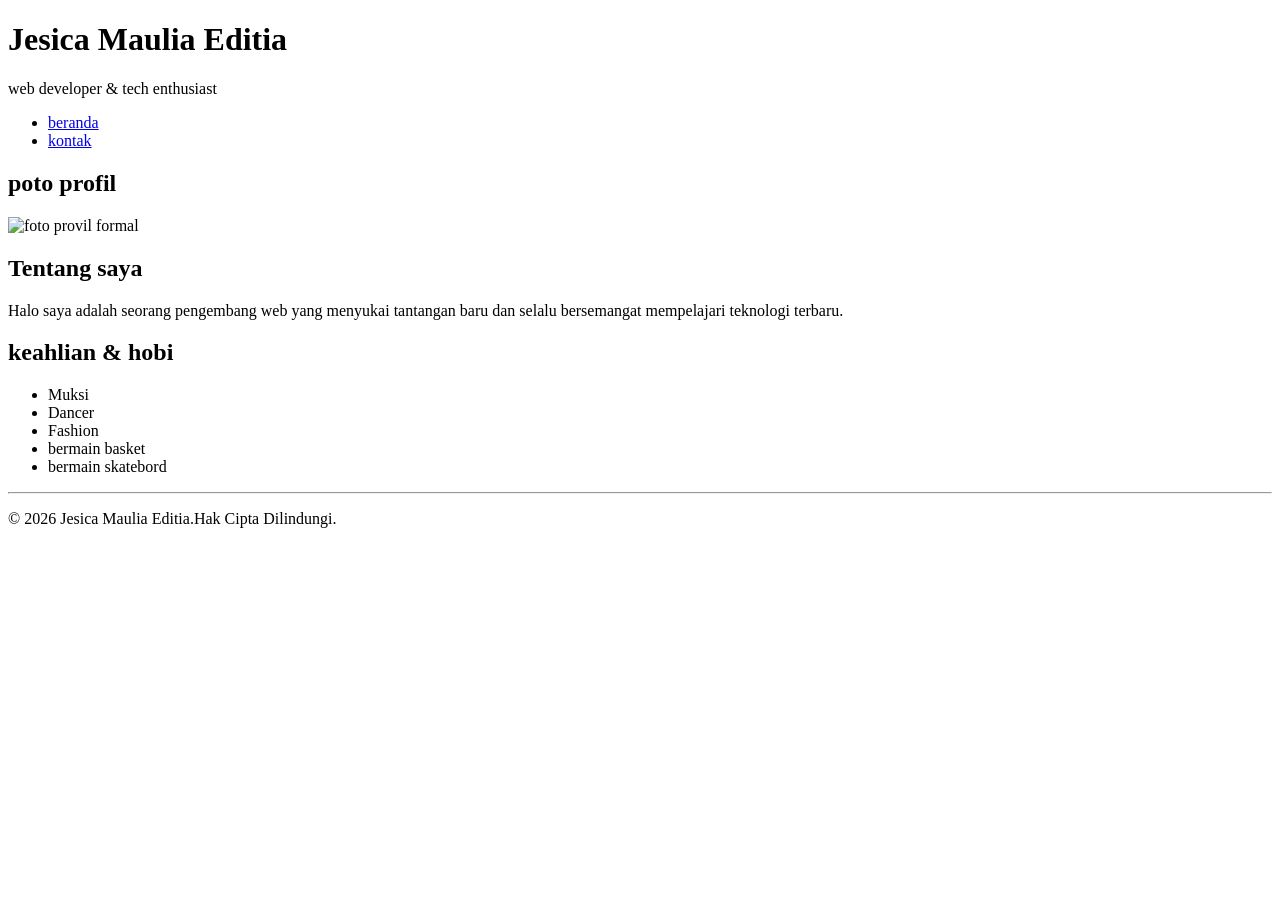
==== index.html @ 8f53c685 "Add files via upload" ====
<!DOCTYPE html>
<html lang="id">
<head>
    <meta charset="UTF-8">
    <meta name="viewport" content="width=device-width, initial-scale=1.0">
    <title>portofolio pribadi - beranda</title>
</head>
<body>
    
          <header>
               <h1>Jesica Maulia Editia</h1>
               <p>web developer & tech enthusiast</p>
          </header>


    <nav>
         <ul>
             <li><a href="index.html">beranda</a></li>
             <li><a href="kontak.html">kontak</a></li>
         </ul>
    </nav>


  <main>

      <section>
         <h2>poto profil</h2>
        <img src="https://i.pinimg.com/736x/e0/8e/6f/e08e6f460e0c5422c23dddd4f14815d4.jpg" alt="foto provil formal" width="250" height="250">
      </section>



        <section>
           <h2>Tentang saya</h2>
           <p>
               Halo saya adalah seorang pengembang web yang menyukai tantangan baru 
               dan selalu bersemangat mempelajari teknologi terbaru.
           </p>
        </section>


      <section>
         <h2>keahlian & hobi</h2>
          <ul>

            <li>Muksi</li>
            <Li>Dancer</Li>
            <li>Fashion</li>
            <li>bermain basket</li>
             <li>bermain skatebord</li>
          </ul>
      </section>
   </main>

    <!--footer-->
      <footer>
         <hr>
        <p>&copy 2026 Jesica Maulia Editia.Hak Cipta Dilindungi.</p>
      </footer>
</body>
</html>
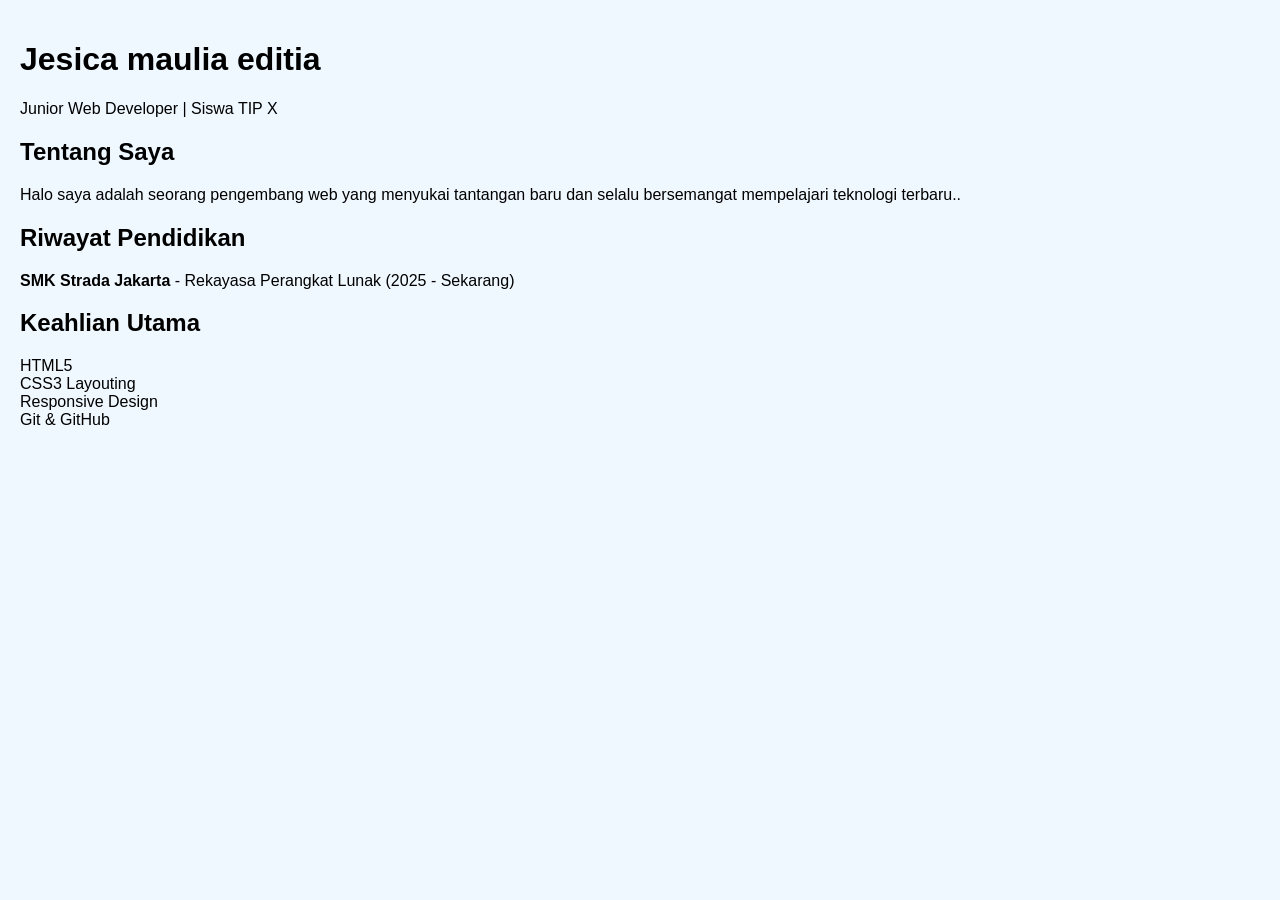
==== commit 57618c97: "Add files via upload" ====
--- a/index.html
+++ b/index.html
@@ -1,61 +1,43 @@
 <!DOCTYPE html>
-<html lang="id">
+<html lang="en">
 <head>
     <meta charset="UTF-8">
     <meta name="viewport" content="width=device-width, initial-scale=1.0">
-    <title>portofolio pribadi - beranda</title>
+    <title>Document</title>
+    <link rel="stylesheet" href="style.css">
 </head>
 <body>
-    
-          <header>
-               <h1>Jesica Maulia Editia</h1>
-               <p>web developer & tech enthusiast</p>
-          </header>
+    <div class="cv-container">
+        <!-- Header Profil -->
+        <header class="cv-header">
+            <h1>Jesica maulia editia</h1>
+            <p>Junior Web Developer | Siswa TIP X</p>
+        </header>
 
-
-    <nav>
-         <ul>
-             <li><a href="index.html">beranda</a></li>
-             <li><a href="kontak.html">kontak</a></li>
-         </ul>
-    </nav>
-
-
-  <main>
-
-      <section>
-         <h2>poto profil</h2>
-        <img src="https://i.pinimg.com/736x/e0/8e/6f/e08e6f460e0c5422c23dddd4f14815d4.jpg" alt="foto provil formal" width="250" height="250">
-      </section>
-
-
-
-        <section>
-           <h2>Tentang saya</h2>
-           <p>
-               Halo saya adalah seorang pengembang web yang menyukai tantangan baru 
-               dan selalu bersemangat mempelajari teknologi terbaru.
-           </p>
+        <!-- Kartu Informasi Diri (Card Info) -->
+        <section class="cv-card">
+            <h2>Tentang Saya</h2>
+            <p>Halo saya adalah seorang pengembang web yang menyukai tantangan baru 
+               dan selalu bersemangat mempelajari teknologi terbaru..</p>
         </section>
 
+        <!-- Kartu Riwayat Pendidikan -->
+        <section class="cv-card">
+            <h2>Riwayat Pendidikan</h2>
+            <p><strong>SMK Strada Jakarta</strong> - Rekayasa Perangkat Lunak (2025 - Sekarang)</p>
+        </section>
 
-      <section>
-         <h2>keahlian & hobi</h2>
-          <ul>
+        <!-- Bagian Keahlian dengan Flexbox -->
+        <section class="cv-card">
+            <h2>Keahlian Utama</h2>
+            <div class="skills-container">
+                <div class="skill-item">HTML5</div>
+                <div class="skill-item">CSS3 Layouting</div>
+                <div class="skill-item">Responsive Design</div>
+                <div class="skill-item">Git & GitHub</div>
+            </div>
+        </section>
+    </div>
 
-            <li>Muksi</li>
-            <Li>Dancer</Li>
-            <li>Fashion</li>
-            <li>bermain basket</li>
-             <li>bermain skatebord</li>
-          </ul>
-      </section>
-   </main>
-
-    <!--footer-->
-      <footer>
-         <hr>
-        <p>&copy 2026 Jesica Maulia Editia.Hak Cipta Dilindungi.</p>
-      </footer>
 </body>
 </html>
--- a/style.css
+++ b/style.css
@@ -0,0 +1,9 @@
+
+
+body{
+    background-color: aliceblue;
+    font-family: 'Segoe UI', Tahoma, Geneva, Verdana, sans-serif;
+    color: #000;
+    margin: 0;
+    padding: 20px;
+}
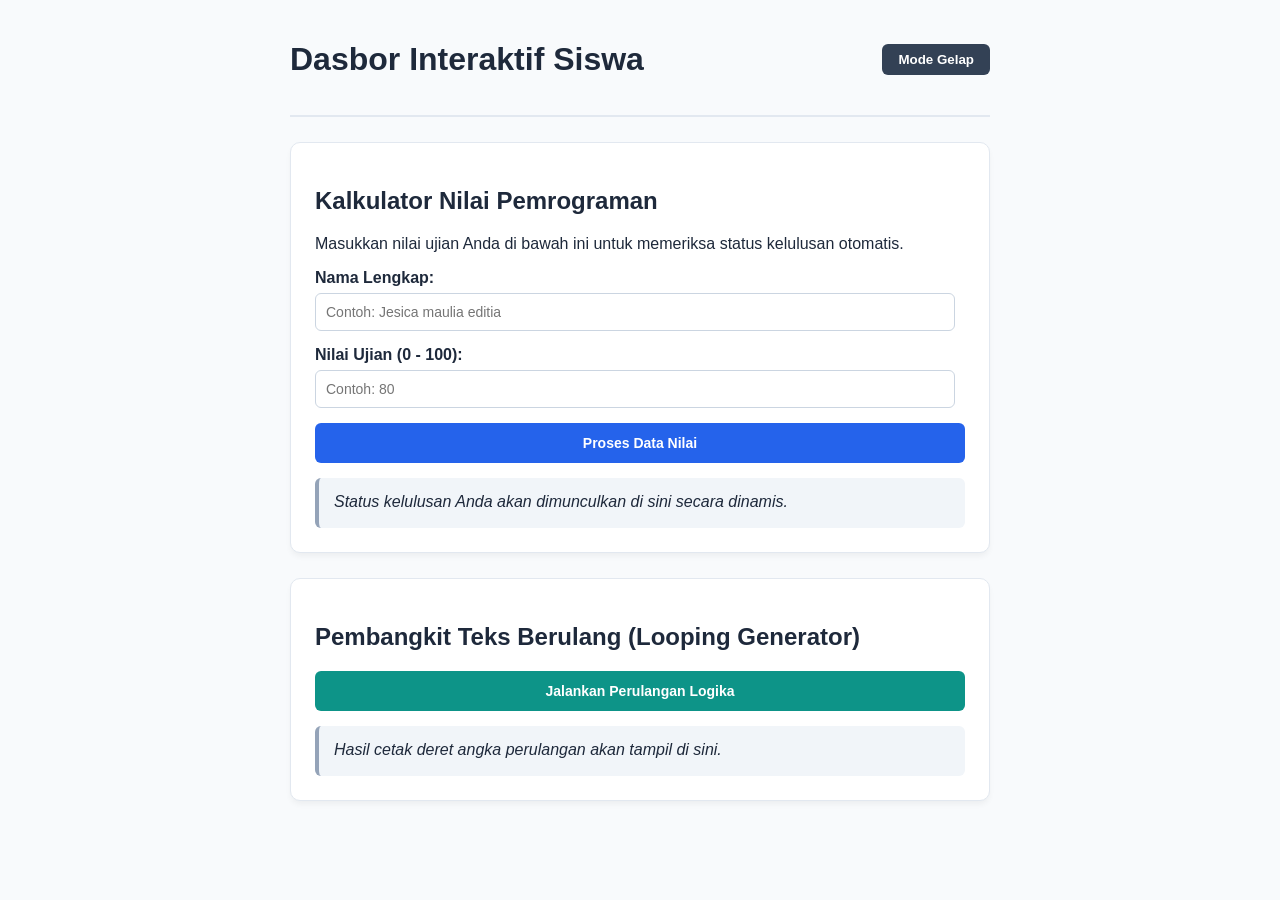
==== commit 3640c547: "Add files via upload" ====
--- a/index.html
+++ b/index.html
@@ -1,43 +1,48 @@
 <!DOCTYPE html>
-<html lang="en">
+<html lang="id">
 <head>
     <meta charset="UTF-8">
     <meta name="viewport" content="width=device-width, initial-scale=1.0">
-    <title>Document</title>
+    <title>Web Interaktif JavaScript - X RPL</title>
     <link rel="stylesheet" href="style.css">
 </head>
 <body>
-    <div class="cv-container">
-        <!-- Header Profil -->
-        <header class="cv-header">
-            <h1>Jesica maulia editia</h1>
-            <p>Junior Web Developer | Siswa TIP X</p>
+    <div class="main-container">
+        <!-- Header Fitur Kontrol -->
+        <header class="web-header">
+            <h1>Dasbor Interaktif Siswa</h1>
+            <button id="btn-togle" class="toggle-theme">Mode Gelap</button>
         </header>
 
-        <!-- Kartu Informasi Diri (Card Info) -->
-        <section class="cv-card">
-            <h2>Tentang Saya</h2>
-            <p>Halo saya adalah seorang pengembang web yang menyukai tantangan baru 
-               dan selalu bersemangat mempelajari teknologi terbaru..</p>
+        <!-- Kartu Fitur 1: Kalkulator Skor Kelulusan -->
+        <section class="widget-card">
+            <h2>Kalkulator Nilai Pemrograman</h2>
+            <p>Masukkan nilai ujian Anda di bawah ini untuk memeriksa status kelulusan otomatis.</p>
+            <div class="input-group">
+                <label for="input-nama">Nama Lengkap:</label>
+                <input type="text" id="input-nama" placeholder="Contoh: Jesica maulia editia">
+            </div>
+            <div class="input-group">
+                <label for="input-nilai">Nilai Ujian (0 - 100):</label>
+                <input type="number" id="input-nilai" placeholder="Contoh: 80">
+            </div>
+            <button id="btn-proses" class="action-btn">Proses Data Nilai</button>
+
+            <!-- Area Output DOM -->
+            <div id="box-hasil" class="result-box">
+                Status kelulusan Anda akan dimunculkan di sini secara dinamis.
+            </div>
         </section>
 
-        <!-- Kartu Riwayat Pendidikan -->
-        <section class="cv-card">
-            <h2>Riwayat Pendidikan</h2>
-            <p><strong>SMK Strada Jakarta</strong> - Rekayasa Perangkat Lunak (2025 - Sekarang)</p>
-        </section>
-
-        <!-- Bagian Keahlian dengan Flexbox -->
-        <section class="cv-card">
-            <h2>Keahlian Utama</h2>
-            <div class="skills-container">
-                <div class="skill-item">HTML5</div>
-                <div class="skill-item">CSS3 Layouting</div>
-                <div class="skill-item">Responsive Design</div>
-                <div class="skill-item">Git & GitHub</div>
+        <!-- Kartu Fitur 2: Simulasi Perulangan Logika -->
+        <section class="widget-card">
+            <h2>Pembangkit Teks Berulang (Looping Generator)</h2>
+            <button id="btn-loop" class="action-btn variant-btn">Jalankan Perulangan Logika</button>
+            <div id="box-loop" class="result-box">
+                Hasil cetak deret angka perulangan akan tampil di sini.
             </div>
         </section>
     </div>
-
+    <script src="../jobsheet 4/script.js"></script>
 </body>
 </html>
--- a/style.css
+++ b/style.css
@@ -1,9 +1,57 @@
-
-
-body{
-    background-color: aliceblue;
+body {
+    background-color: #f8fafc;
     font-family: 'Segoe UI', Tahoma, Geneva, Verdana, sans-serif;
-    color: #000;
+    color: #1e293b;
     margin: 0;
     padding: 20px;
-}+    transition: background-color 0.3s ease, color 0.3s ease;
+}
+body.dark-theme {
+    background-color: #0f172a;
+    color: #f1f5f9;
+}
+.main-container {
+    max-width: 700px;
+    margin: 0 auto;
+}
+.web-header {
+
+    display: flex;
+    justify-content: space-between;
+    align-items: center;
+    margin-bottom: 25px;
+    border-bottom: 2px solid #e2e8f0;
+    padding-bottom: 15px;
+}
+.toggle-theme {
+    background-color: #334155;
+    color: #ffffff;
+    border: none;
+    padding: 8px 16px;
+    border-radius: 6px;
+    cursor: pointer;
+    font-weight: 600;
+}
+.widget-card {
+    background-color: #ffffff;
+    padding: 24px;
+    margin-bottom: 25px;
+    border: 1px solid #e2e8f0;
+    border-radius: 10px;
+    box-shadow: 0 4px 6px -1px rgba(0, 0, 0, 0.05);
+    transition: background-color 0.3s ease;
+}
+body.dark-theme .widget-card {
+    background-color: #1e293b;
+    border-color: #334155;
+}
+.input-group { margin-bottom: 15px; }
+.input-group label { display: block; margin-bottom: 6px; font-weight: 600; }
+.input-group input { width: 95%; padding: 10px; border: 1px solid #cbd5e1; border-radius: 6px; font-size: 14px; }
+body.dark-theme .input-group input { background-color: #334155; color: white; border-color: #475569; }
+.action-btn { background-color: #2563eb; color: white; border: none; padding: 12px 20px; font-size: 14px; font-weight: 600; border-radius: 6px; cursor: pointer; width: 100%; margin-bottom: 15px; }
+.action-btn:hover { background-color: #1d4ed8; }
+.variant-btn { background-color: #0d9488; }
+.variant-btn:hover { background-color: #0f766e; }
+.result-box { background-color: #f1f5f9; padding: 15px; border-radius: 6px; border-left: 4px solid #94a3b8; font-style: italic; min-height: 20px; }
+body.dark-theme .result-box { background-color: #334155; border-left-color: #64748b; }
